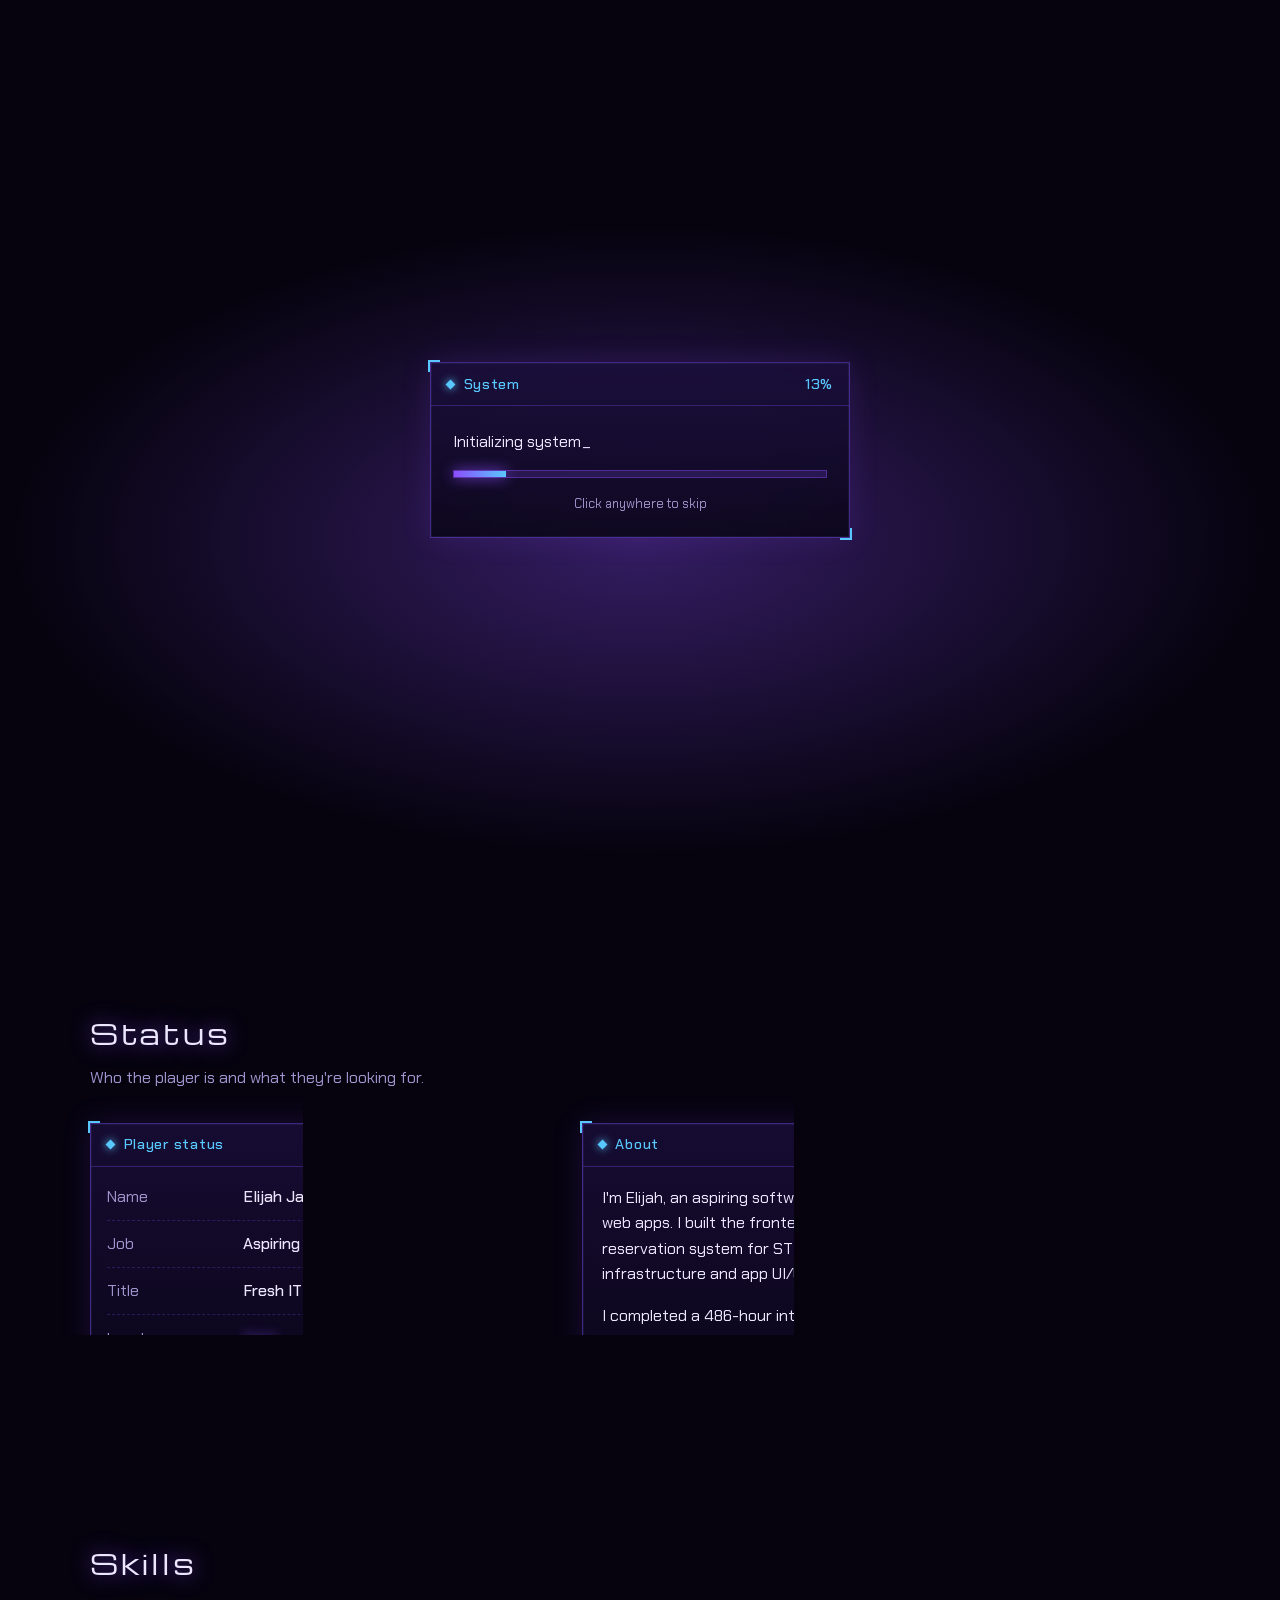
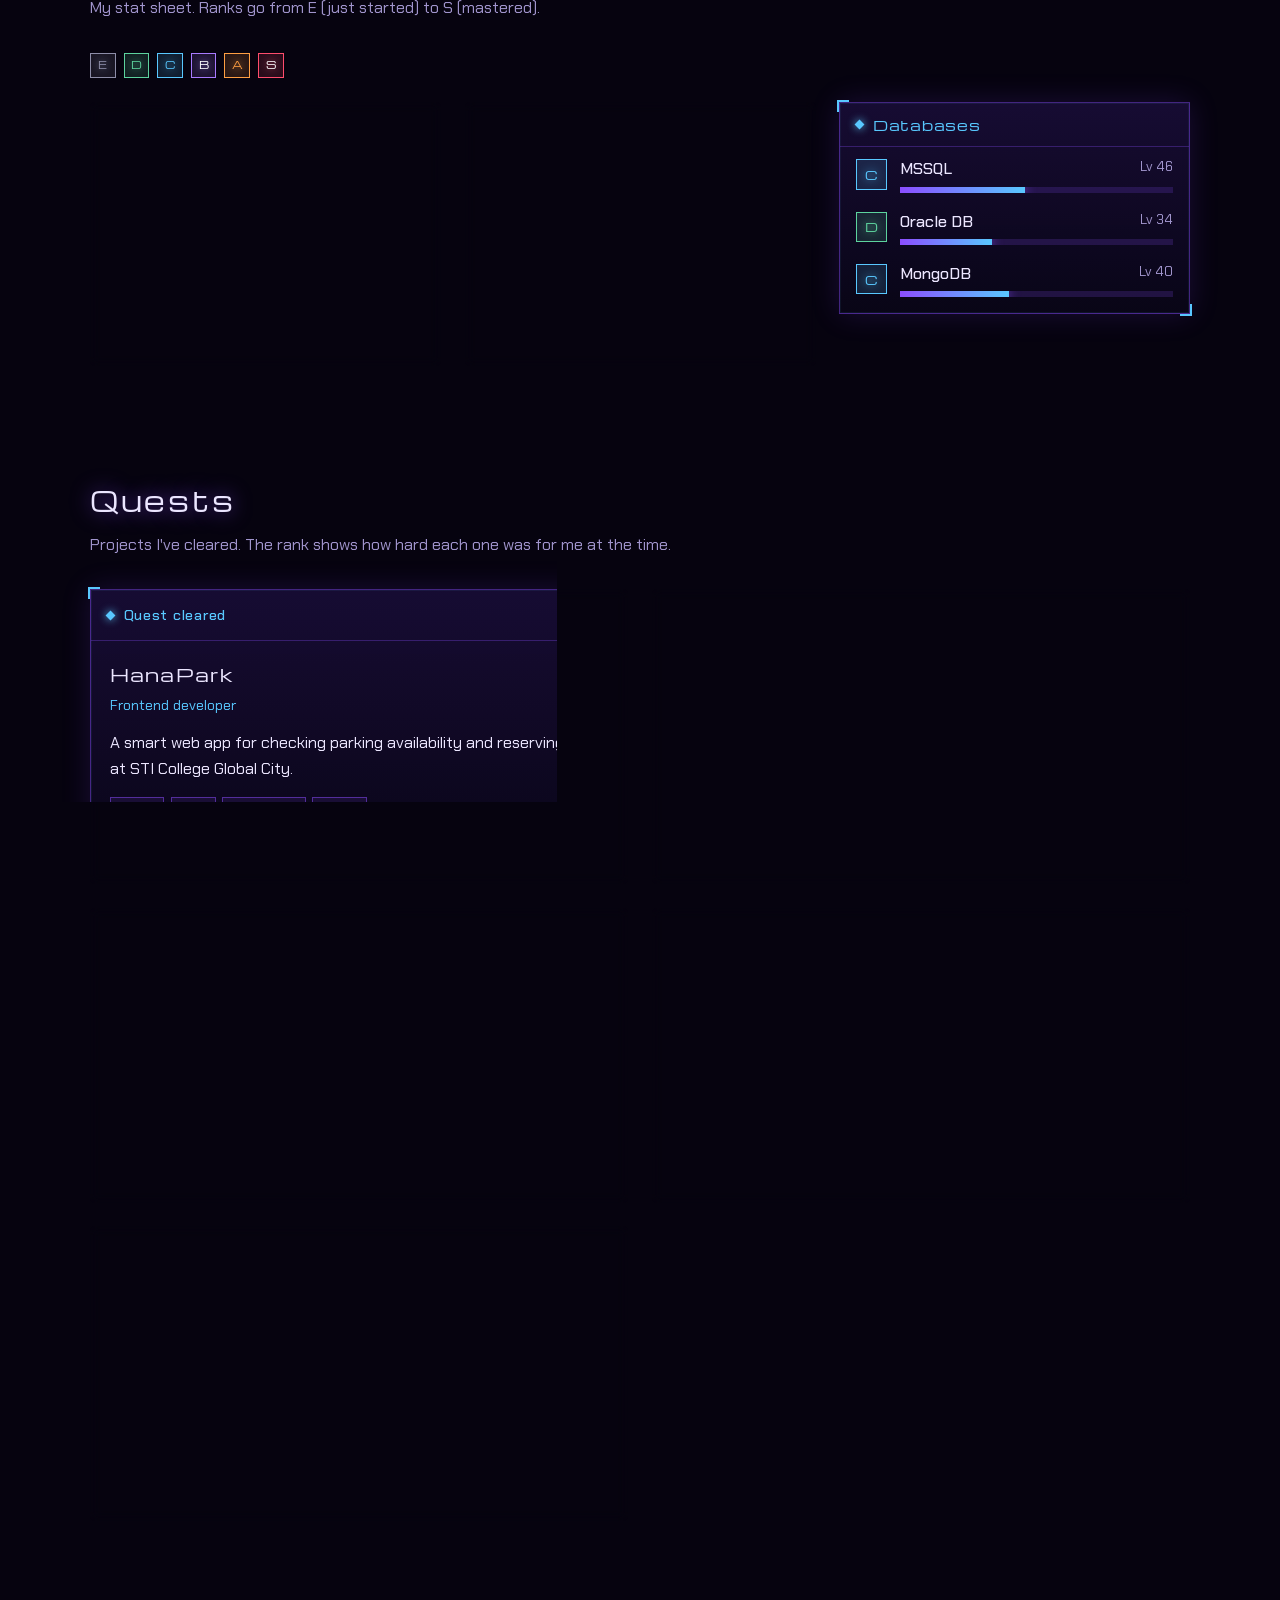
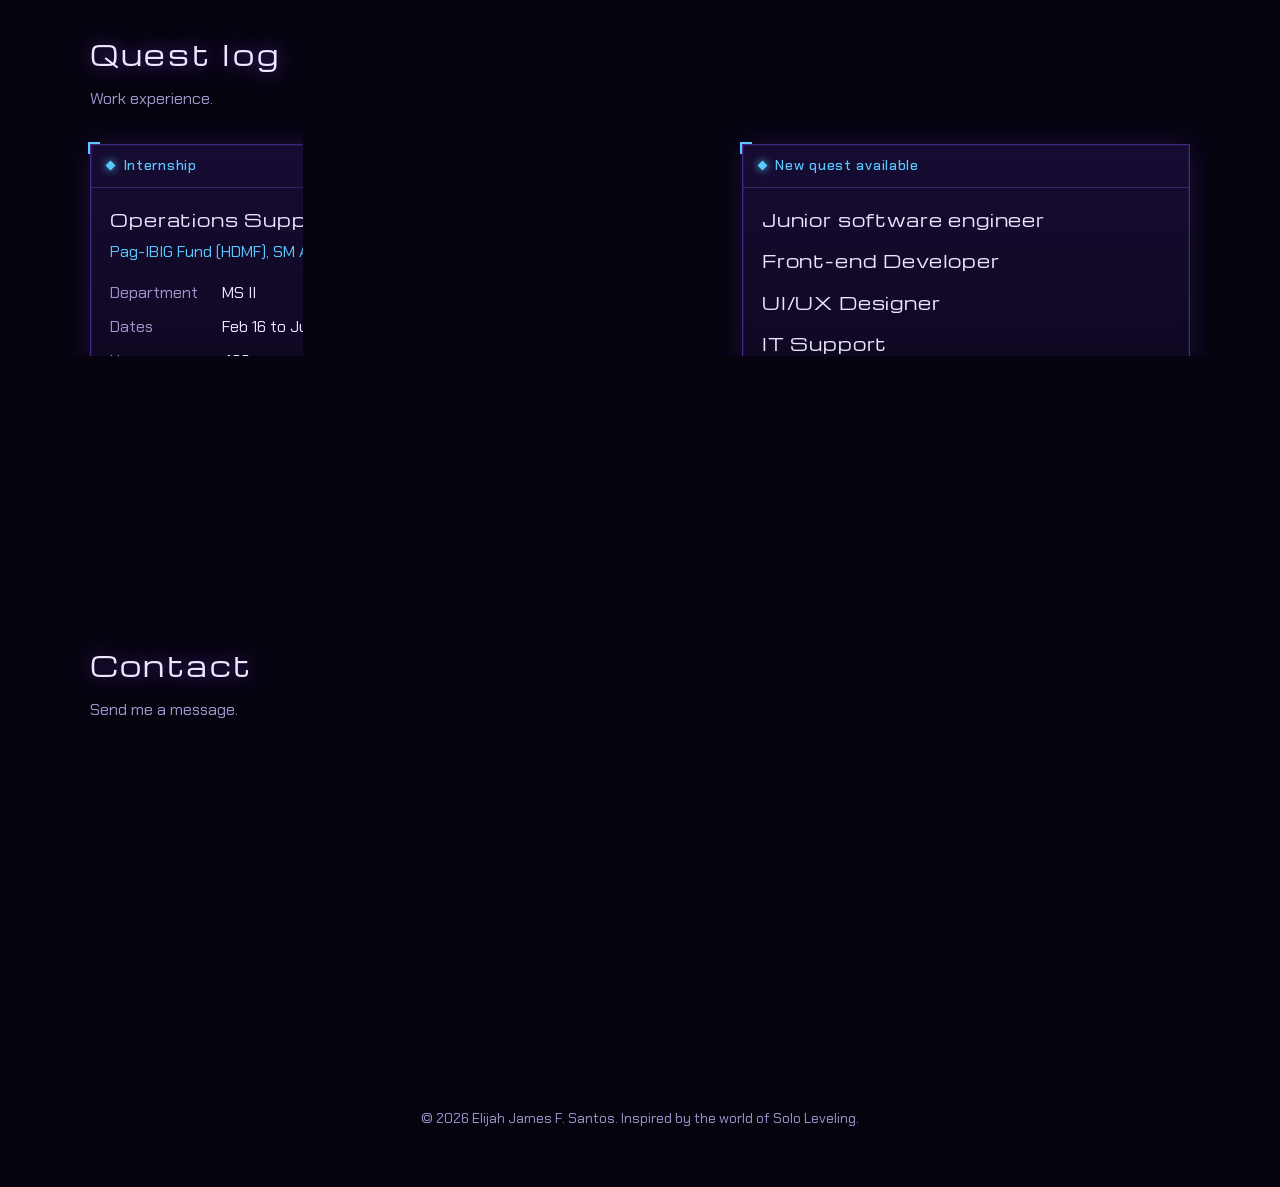
==== index.html @ 7527f716 "solo leveling portfolio" ====
<!doctype html>
<html lang="en">
  <head>
    <meta charset="utf-8" />
    <meta name="viewport" content="width=device-width, initial-scale=1" />
    <title>Elijah James F. Santos | Portfolio</title>
    <meta
      name="description"
      content="Portfolio of Elijah James F. Santos, an aspiring software engineer. Projects, skills and contact details."
    />
    <link rel="preconnect" href="https://fonts.googleapis.com" />
    <link rel="preconnect" href="https://fonts.gstatic.com" crossorigin />
    <link
      href="https://fonts.googleapis.com/css2?family=Chakra+Petch:wght@400;500;600&family=Michroma&display=swap"
      rel="stylesheet"
    />

    <link rel="stylesheet" href="style.css" />
  </head>

  <body>
    <div class="boot" id="boot" role="status" hidden>
  <div class="win boot-win">
    <div class="win-title"><span>System</span><span id="boot-pct">0%</span></div>
    <div class="boot-body">
      <p class="boot-line" id="boot-line">Initializing system</p>
      <div class="boot-bar"><i id="boot-fill"></i></div>
      <p class="boot-skip dim">Click anywhere to skip</p>
    </div>
  </div>
</div>
    <canvas id="motes" aria-hidden="true"></canvas>

    <!-- System notification shown on first visit -->
    <div
      class="gate"
      id="gate"
      role="dialog"
      aria-modal="true"
      aria-labelledby="gate-title"
      aria-describedby="gate-msg"
      hidden
    >
      <div class="win gate-win" id="gate-win">
        <div class="win-title" id="gate-title"><span>Notification</span></div>
        <div class="gate-body">
          <p class="big" id="gate-msg" aria-live="polite">
            You have been chosen to view this portfolio.
          </p>
          <p class="dim">Do you accept?</p>
          <div class="gate-actions">
            <button class="btn primary" id="gate-accept" type="button">
              Accept
            </button>
            <button class="btn" id="gate-decline" type="button">Decline</button>
          </div>
        </div>
      </div>
    </div>

    <header class="topbar">
      <a class="brand" href="#top">ELI</a>
      <nav aria-label="Main">
        <a href="#status">Status</a>
        <a href="#skills">Skills</a>
        <a href="#quests">Quests</a>
        <a href="#log">Log</a>
        <a href="#contact">Contact</a>
      </nav>
    </header>

    <main>
      <!-- ===================== HERO ===================== -->
      <section class="hero" id="top" aria-label="Introduction">
        <div class="hero-head">
          <h1 class="hero-title"><span>Elijah</span> <span>Santos</span></h1>
          <p class="hero-sub">
            <span lang="ja">エライジャ・サントス</span>
            <span>Aspiring software engineer</span>
          </p>
          <p class="hint">
            Hover or tap to reveal the player behind the shadow.
          </p>
        </div>

        <div class="aura"></div>

        <div
          class="jinwoo"
          id="jinwoo"
          tabindex="0"
          role="img"
          aria-label="Portrait of Sung Jinwoo. Hover, tap or focus to reveal a photo of Elijah."
        >
          <div class="layer base">
            <img src="images/jinwoo.jpg" alt="" />
            <div class="ph">
              <span>Jinwoo image here</span><small>images/jinwoo.jpg</small>
            </div>
          </div>
          <div class="layer alt">
            <img src="images/me.jpg" alt="" />
            <div class="ph">
              <span>Your photo here</span><small>images/me.jpg</small>
            </div>
          </div>
        </div>

        <aside class="win hud hud-left" aria-label="Current quest">
          <div class="win-title"><span>Current quest</span></div>
          <div class="body">
            <p>Land a software engineer role</p>
            <p class="dim"><span class="live"></span>Open to work</p>
          </div>
        </aside>

        <aside class="win hud hud-right" aria-label="Quick links">
          <div class="win-title"><span>Menu</span></div>
          <div class="body">
            <a class="btn primary" href="#quests">View quests</a>
            <a class="btn" href="#contact">Send message</a>
          </div>
        </aside>
      </section>

      <!-- ===================== STATUS ===================== -->
      <section class="section" id="status">
        <h2>Status</h2>
        <p class="lead">Who the player is and what they're looking for.</p>
        <div class="two-col">
          <div class="win">
            <div class="win-title"><span>Player status</span></div>
            <dl class="rows">
              <div>
                <dt>Name</dt>
                <dd>Elijah James F. Santos</dd>
              </div>
              <div>
                <dt>Job</dt>
                <dd>Aspiring software engineer</dd>
              </div>
              <div>
                <dt>Title</dt>
                <dd>Fresh IT Graduate</dd>
              </div>
              <div>
                <dt>Level</dt>
                <dd class="level" id="player-level">1</dd>
              </div>
              <div>
                <dt>Availability</dt>
                <dd><span class="live"></span>Open to work</dd>
              </div>
            </dl>
          </div>
          <div class="win">
            <div class="win-title"><span>About</span></div>
            <div class="prose">
              <!-- TODO: replace this with your own words -->
              <p>
                I'm Elijah, an aspiring software engineer who likes turning
                ideas into working web apps. I built the frontend of HanaPark, a
                parking availability and reservation system for STI College
                Global City, and I've also designed network infrastructure and
                app UI/UX concepts along the way.
              </p>
              <p>
                I completed a 486-hour internship at Pag-IBIG Fund earlier this
                year and I'm now looking for my first full-time role in
                software.
              </p>
            </div>
          </div>
        </div>
      </section>

      <!-- ===================== SKILLS ===================== -->
      <section class="section" id="skills">
        <h2>Skills</h2>
        <p class="lead">
          My stat sheet. Ranks go from E (just started) to S (mastered).
        </p>
        <div
          class="legend"
          aria-label="Ranks from E, the lowest, to S, the highest"
        >
          <span class="rank r-E">E</span><span class="rank r-D">D</span
          ><span class="rank r-C">C</span> <span class="rank r-B">B</span
          ><span class="rank r-A">A</span><span class="rank r-S">S</span>
        </div>
        <div class="skill-grid" id="skill-grid">
          <!-- filled by script.js -->
        </div>
      </section>

      <!-- ===================== QUESTS ===================== -->
      <section class="section" id="quests">
        <h2>Quests</h2>
        <p class="lead">
          Projects I've cleared. The rank shows how hard each one was for me at
          the time.
        </p>
        <div class="quest-grid" id="quest-grid">
          <!-- filled by script.js -->
        </div>
      </section>

      <!-- ===================== LOG ===================== -->
      <section class="section" id="log">
        <h2>Quest log</h2>
        <p class="lead">Work experience.</p>
        <div class="log-grid">
          <article class="win">
            <div class="win-title">
              <span>Internship</span><span class="dim">Completed</span>
            </div>
            <div class="log-entry">
              <h3>Operations Support / Office Trainee</h3>
              <p class="where">Pag-IBIG Fund (HDMF), SM Aura Branch</p>
              <dl class="facts">
                <div>
                  <dt>Department</dt>
                  <dd>MS II</dd>
                </div>
                <div>
                  <dt>Dates</dt>
                  <dd>Feb 16 to Jun 4, 2026</dd>
                </div>
                <div>
                  <dt>Hours</dt>
                  <dd>486</dd>
                </div>
                <div>
                  <dt>School</dt>
                  <dd>STI College Global City</dd>
                </div>
              </dl>
            </div>
          </article>
          <aside class="win">
            <div class="win-title"><span>New quest available</span></div>
            <div class="open-slot">
              <h3>Junior software engineer</h3>
              <h4>Front-end Developer</h4>
              <h5>UI/UX Designer</h5>
              <h6>IT Support</h6>
              <h7>AI Engineer</h7>
              <p class="dim">
                Your team could be the next entry in this log. I'm ready to
                start.
              </p>
              <a class="btn primary" href="#contact">Recruit me</a>
            </div>
          </aside>
        </div>
      </section>

      <!-- ===================== CONTACT ===================== -->
      <section class="section" id="contact">
        <h2>Contact</h2>
        <p class="lead">Send me a message.</p>
        <div class="win">
          <div class="win-title"><span>New message</span></div>
          <!-- TODO: replace every placeholder link below with your real ones -->
          <ul class="links">
            <li class="has-copy">
              <a href="mailto:elijahjames_santos@yahoo.com"
                ><span>Email</span><span>elijahjames_santos@yahoo.com</span></a
              >
              <button
                class="btn copy-btn"
                type="button"
                data-copy="elijahjames_santos@yahoo.com"
                aria-label="Copy email address"
              >
                Copy
              </button>
            </li>
            <li>
              <a
                href="https://github.com/eliiisantos"
                target="_blank"
                rel="noopener"
                ><span>GitHub</span><span>github.com/eliiisantos</span></a
              >
            </li>
            <li>
              <a
                href="https://www.linkedin.com/in/elijah-james-santos-1762a33b9?"
                target="_blank"
                rel="noopener"
                ><span>LinkedIn</span
                ><span>linkedin.com/in/elijah-james-santos</span></a
              >
            </li>
            <li>
              <a
                href="https://www.facebook.com/eljhsnts"
                target="_blank"
                rel="noopener"
                ><span>Facebook</span><span>facebook.com/eljhsnts</span></a
              >
            </li>
          </ul>
        </div>
      </section>
    </main>

    <footer>
      <p>
        &copy; 2026 Elijah James F. Santos. Inspired by the world of Solo
        Leveling.
      </p>
    </footer>

    <script src="script.js"></script>
  </body>
</html>
---- style.css ----
:root {
  --void: #06030f;
  --abyss: #0f0824;
  --shade: #1b0f3d;
  --violet: #8b4dff;
  --glow: #c9a6ff;
  --system: #59c8ff;
  --text: #ece6ff;
  --dim: #a094cc;
  --ok: #5dd39e;

  --rank-e: #8d8da8;
  --rank-d: #5dd39e;
  --rank-c: #59c8ff;
  --rank-b: #8b4dff;
  --rank-a: #ff9f43;
  --rank-s: #ff4d6d;

  --display: "Michroma", "Eurostile", "Segoe UI", sans-serif;
  --body: "Chakra Petch", "Segoe UI", system-ui, sans-serif;
}

*,
*::before,
*::after {
  box-sizing: border-box;
}
html {
  scroll-behavior: smooth;
}
body {
  margin: 0;
  background: var(--void);
  color: var(--text);
  font-family: var(--body);
  font-size: 1rem;
  line-height: 1.6;
  overflow-x: hidden;
}
body::before {
  content: "";
  position: fixed;
  inset: 0;
  z-index: 0;
  pointer-events: none;
  background:
    radial-gradient(
      ellipse 80% 50% at 50% 105%,
      rgba(139, 77, 255, 0.35),
      transparent 70%
    ),
    radial-gradient(
      ellipse 60% 40% at 85% -5%,
      rgba(89, 200, 255, 0.1),
      transparent 70%
    ),
    linear-gradient(180deg, var(--void), var(--abyss));
}
#motes {
  position: fixed;
  inset: 0;
  z-index: 0;
  pointer-events: none;
}
main,
footer,
.topbar {
  position: relative;
  z-index: 1;
}

a {
  color: inherit;
}
:focus-visible {
  outline: 2px solid var(--system);
  outline-offset: 3px;
}

h1,
h2,
h3 {
  font-family: var(--display);
  font-weight: 400;
  margin: 0;
}
p {
  margin: 0 0 1rem;
}
.dim {
  color: var(--dim);
}

/* ---------- The System window: the building block of the whole page ---------- */
.win {
  position: relative;
  background: linear-gradient(
    180deg,
    rgba(27, 15, 61, 0.78),
    rgba(10, 6, 24, 0.88)
  );
  border: 1px solid rgba(139, 77, 255, 0.45);
  box-shadow:
    inset 0 0 0 1px rgba(89, 200, 255, 0.07),
    0 0 28px rgba(139, 77, 255, 0.16);
  backdrop-filter: blur(6px);
  -webkit-backdrop-filter: blur(6px);
}
.win::before,
.win::after {
  content: "";
  position: absolute;
  width: 12px;
  height: 12px;
  pointer-events: none;
  border: 2px solid var(--system);
}
.win::before {
  top: -3px;
  left: -3px;
  border-right: 0;
  border-bottom: 0;
}
.win::after {
  bottom: -3px;
  right: -3px;
  border-left: 0;
  border-top: 0;
}

.win-title {
  display: flex;
  align-items: center;
  justify-content: space-between;
  gap: 0.75rem;
  padding: 0.6rem 1rem;
  border-bottom: 1px solid rgba(139, 77, 255, 0.3);
  color: var(--system);
  font-size: 0.9rem;
  font-weight: 500;
  letter-spacing: 0.05em;
}
.win-title > span:first-child {
  display: inline-flex;
  align-items: center;
  gap: 0.6rem;
}
.win-title > span:first-child::before {
  content: "";
  width: 7px;
  height: 7px;
  background: var(--system);
  transform: rotate(45deg);
  box-shadow: 0 0 8px var(--system);
}

/* ---------- Rank badges (E to S) ---------- */
.rank {
  --rc: var(--rank-e);
  display: inline-grid;
  place-items: center;
  width: 1.9rem;
  height: 1.9rem;
  flex: none;
  font-family: var(--display);
  font-size: 0.75rem;
  color: var(--rc);
  border: 1px solid var(--rc);
  background: color-mix(in srgb, var(--rc) 14%, transparent);
  text-shadow: 0 0 8px var(--rc);
}
.r-E {
  --rc: var(--rank-e);
}
.r-D {
  --rc: var(--rank-d);
}
.r-C {
  --rc: var(--rank-c);
}
.r-B {
  --rc: var(--rank-b);
}
.r-A {
  --rc: var(--rank-a);
}
.r-S {
  --rc: var(--rank-s);
}
.r-B,
.r-S {
  color: #fff;
}
.r-B {
  --rc: #a87bff;
}

/* ---------- Buttons ---------- */
.btn {
  font: inherit;
  font-weight: 500;
  letter-spacing: 0.04em;
  display: inline-block;
  cursor: pointer;
  text-decoration: none;
  text-align: center;
  padding: 0.55rem 1.2rem;
  color: var(--text);
  background: rgba(139, 77, 255, 0.12);
  border: 1px solid rgba(139, 77, 255, 0.6);
  transition:
    background 0.2s,
    box-shadow 0.2s,
    border-color 0.2s;
}
.btn:hover:not(:disabled) {
  background: rgba(139, 77, 255, 0.3);
  box-shadow: 0 0 18px rgba(139, 77, 255, 0.5);
  border-color: var(--glow);
}
.btn.primary {
  background: var(--violet);
  border-color: var(--glow);
  color: #fff;
}
.btn.primary:hover:not(:disabled) {
  background: #9f68ff;
}
.btn:disabled {
  opacity: 0.5;
  cursor: not-allowed;
}

.live {
  display: inline-block;
  width: 9px;
  height: 9px;
  border-radius: 50%;
  background: var(--ok);
  box-shadow: 0 0 10px var(--ok);
  margin-right: 0.5rem;
  animation: pulse 2s ease-in-out infinite;
}
@keyframes pulse {
  50% {
    opacity: 0.35;
  }
}

/* ---------- Top bar ---------- */
.topbar {
  position: fixed;
  top: 0;
  left: 0;
  right: 0;
  z-index: 20;
  display: flex;
  align-items: center;
  justify-content: space-between;
  gap: 1rem;
  height: 56px;
  padding: 0 clamp(1rem, 4vw, 2.5rem);
  background: rgba(6, 3, 15, 0.72);
  border-bottom: 1px solid rgba(139, 77, 255, 0.3);
  backdrop-filter: blur(8px);
  -webkit-backdrop-filter: blur(8px);
}
.brand {
  font-family: var(--display);
  font-size: 0.8rem;
  text-decoration: none;
  letter-spacing: 0.08em;
  text-shadow: 0 0 12px var(--violet);
  white-space: nowrap;
}
.topbar nav {
  display: flex;
  gap: clamp(0.6rem, 2vw, 1.6rem);
}
.topbar nav a {
  text-decoration: none;
  color: var(--dim);
  font-size: 0.92rem;
  font-weight: 500;
  padding: 0.25rem 0;
  border-bottom: 2px solid transparent;
  transition:
    color 0.2s,
    border-color 0.2s;
}
.topbar nav a:hover {
  color: var(--text);
}
.topbar nav a[aria-current="true"] {
  color: var(--text);
  border-color: var(--violet);
}

/* ---------- Hero ---------- */
.hero {
  position: relative;
  min-height: 100vh;
  min-height: 100svh;
  overflow: hidden;
}
.hero-head {
  position: absolute;
  left: 0;
  right: 0;
  z-index: 1;
  text-align: center;
  top: clamp(84px, 15vh, 150px);
  padding: 0 1rem;
}
.hero-title {
  font-size: clamp(1.5rem, 5.6vw, 5rem);
  letter-spacing: 0.1em;
  line-height: 1.15;
  text-transform: uppercase;
  color: #fff;
  text-shadow:
    0 0 18px rgba(201, 166, 255, 0.85),
    0 0 60px rgba(139, 77, 255, 0.75);
  transition:
    opacity 1.6s ease,
    letter-spacing 1.8s cubic-bezier(0.2, 0.7, 0.2, 1);
}
.hero-sub {
  margin: 0.9rem 0 0;
  display: flex;
  justify-content: center;
  flex-wrap: wrap;
  gap: 0.3rem 1.4rem;
  font-size: 1rem;
  color: var(--glow);
  transition: opacity 1.2s ease 0.8s;
}
.hero-sub span[lang="ja"] {
  font-family: "Michroma", "Noto Sans JP", "Yu Gothic", sans-serif;
  font-size: 0.85rem;
  color: var(--dim);
}

.aura {
  position: absolute;
  left: 50%;
  bottom: -10%;
  z-index: 0;
  transform: translateX(-50%);
  width: min(900px, 130vw);
  aspect-ratio: 1;
  border-radius: 50%;
  pointer-events: none;
  background: radial-gradient(
    circle,
    rgba(139, 77, 255, 0.55) 0%,
    rgba(139, 77, 255, 0.18) 38%,
    transparent 68%
  );
}

/* Before the person accepts the System notification, the hero waits in the dark */
.hero.pre .hero-title {
  opacity: 0;
  letter-spacing: 0.38em;
}
.hero.pre .hero-sub,
.hero.pre .hint,
.hero.pre .hud {
  opacity: 0;
}
.hero.pre .jinwoo {
  opacity: 0.25;
}

.hud {
  position: absolute;
  bottom: clamp(1rem, 4vh, 2.5rem);
  z-index: 3;
  transition: opacity 1s ease 1.4s;
}
.hud-left {
  left: clamp(1rem, 4vw, 2.5rem);
  width: min(280px, 44vw);
}
.hud-right {
  right: clamp(1rem, 4vw, 2.5rem);
  width: min(240px, 44vw);
}
.hud .body {
  padding: 0.8rem 1rem;
  font-size: 0.92rem;
}
.hud .body p {
  margin: 0 0 0.4rem;
}
.hud-right .body {
  display: grid;
  gap: 0.6rem;
}

.hint {
  margin: 0.7rem 0 0;
  font-size: 0.85rem;
  color: var(--dim);
  transition: opacity 0.6s;
}
.hint.used {
  opacity: 0;
}

/* ---------- Portrait with hover reveal ---------- */
@property --rr {
  syntax: "<length>";
  inherits: true;
  initial-value: 0px;
}

.jinwoo {
  --rx: 50%;
  --ry: 35%;
  --rr: 0px; /* lens position and radius */
  position: absolute;
  left: 50%;
  bottom: 0;
  z-index: 2;
  transform: translateX(-50%);
  width: min(500px, 80vw);
  aspect-ratio: 728 / 700;
  cursor: crosshair;
  /* soft oval fade so the image edges melt into the dark page */
  -webkit-mask-image: radial-gradient(
    ellipse 58% 64% at 50% 42%,
    #000 50%,
    transparent 100%
  );
  mask-image: radial-gradient(
    ellipse 58% 64% at 50% 42%,
    #000 50%,
    transparent 100%
  );
  transition:
    --rr 0.45s cubic-bezier(0.2, 0.8, 0.2, 1),
    opacity 1.4s ease 0.3s;
  outline: none;
}
.jinwoo:hover {
  --rr: 80px;
}
.jinwoo:focus-visible,
.jinwoo.full {
  --rr: 900px;
}

.layer {
  position: absolute;
  inset: 0;
}
.layer img {
  display: block;
  width: 100%;
  height: 100%;
  object-fit: contain;
  object-position: bottom;
}

/* The reveal layer (your photo) only shows inside the lens */
.layer.alt {
  -webkit-mask-image: radial-gradient(
    circle var(--rr) at var(--rx) var(--ry),
    #000 0,
    #000 72%,
    transparent 100%
  );
  mask-image: radial-gradient(
    circle var(--rr) at var(--rx) var(--ry),
    #000 0,
    #000 72%,
    transparent 100%
  );
}
/* Thin ring that marks the lens edge */
.jinwoo::after {
  content: "";
  position: absolute;
  pointer-events: none;
  opacity: 0;
  left: var(--rx);
  top: var(--ry);
  width: calc(var(--rr) * 2);
  height: calc(var(--rr) * 2);
  transform: translate(-50%, -50%);
  border-radius: 50%;
  border: 1px solid rgba(89, 200, 255, 0.55);
  box-shadow:
    0 0 18px rgba(89, 200, 255, 0.25),
    inset 0 0 18px rgba(89, 200, 255, 0.15);
  transition: opacity 0.3s;
}
.jinwoo:hover::after {
  opacity: 1;
}
.jinwoo.full::after,
.jinwoo:focus-visible::after {
  opacity: 0;
}

/* Placeholder boxes, shown only while an image file is missing */
.ph {
  display: none;
}
.layer.missing img {
  display: none;
}
.layer.missing .ph {
  position: absolute;
  inset: 6% 8% 0;
  display: grid;
  place-content: center;
  gap: 0.3rem;
  text-align: center;
  border: 2px dashed rgba(201, 166, 255, 0.55);
  border-bottom: 0;
  border-radius: 999px 999px 0 0;
  font-size: 0.95rem;
  color: var(--text);
  background: linear-gradient(180deg, #24143f, #0c0719);
}
.layer.alt.missing .ph {
  border-color: rgba(89, 200, 255, 0.8);
  color: #fff;
  background: radial-gradient(circle at 50% 30%, #6c3bff, #1b6fd1 55%, #0a2a66);
}
.ph small {
  color: var(--dim);
}
.layer.alt .ph small {
  color: #d7ecff;
}

/* ---------- Sections ---------- */
.section {
  padding: clamp(4rem, 9vw, 7rem) clamp(1rem, 4vw, 2.5rem) 0;
  max-width: 1180px;
  margin: 0 auto;
  scroll-margin-top: 56px;
}
.section > h2 {
  font-size: clamp(1.2rem, 2.6vw, 1.7rem);
  letter-spacing: 0.1em;
  margin-bottom: 0.6rem;
  text-shadow: 0 0 20px rgba(139, 77, 255, 0.7);
}
.section > .lead {
  color: var(--dim);
  max-width: 60ch;
  margin-bottom: 2rem;
}

/* Status */
.two-col {
  display: grid;
  grid-template-columns: 1fr 1.3fr;
  gap: 1.5rem;
}
.rows {
  margin: 0;
  padding: 0.4rem 1rem 1rem;
}
.rows > div {
  display: grid;
  grid-template-columns: 7.5rem 1fr;
  gap: 1rem;
  padding: 0.65rem 0;
  border-bottom: 1px dashed rgba(139, 77, 255, 0.25);
}
.rows > div:last-child {
  border-bottom: 0;
}
.rows dt {
  color: var(--dim);
}
.rows dd {
  margin: 0;
  font-weight: 500;
}
.rows .level {
  font-family: var(--display);
  font-size: 1.15rem;
  color: var(--glow);
  text-shadow: 0 0 12px var(--violet);
}
.prose {
  padding: 1.1rem 1.2rem 0.2rem;
  max-width: 62ch;
}

/* Skills */
.legend {
  display: flex;
  align-items: center;
  flex-wrap: wrap;
  gap: 0.5rem;
  margin: 0 0 1.5rem;
  color: var(--dim);
  font-size: 0.92rem;
}
.legend .rank {
  width: 1.6rem;
  height: 1.6rem;
  font-size: 0.65rem;
}
.skill-grid {
  display: grid;
  grid-template-columns: repeat(3, 1fr);
  gap: 1.5rem;
  align-items: start;
}
.skill-list {
  list-style: none;
  margin: 0;
  padding: 0.6rem 1rem 1rem;
  display: grid;
  gap: 1rem;
}
.skill {
  display: grid;
  grid-template-columns: auto 1fr;
  gap: 0.8rem;
  align-items: center;
}
.skill-head {
  display: flex;
  justify-content: space-between;
  margin-bottom: 0.3rem;
  font-weight: 500;
}
.skill-head .lv {
  color: var(--dim);
  font-size: 0.85rem;
  font-weight: 400;
}
.bar {
  height: 6px;
  background: rgba(139, 77, 255, 0.18);
  overflow: hidden;
}
.bar i {
  display: block;
  height: 100%;
  width: 0;
  background: linear-gradient(90deg, var(--violet), var(--system));
  box-shadow: 0 0 12px var(--violet);
  transition: width 1.1s cubic-bezier(0.2, 0.7, 0.2, 1);
}
.skill-win.in .bar i {
  width: calc(var(--lv) * 1%);
}

/* Quests (project cards) */
.quest-grid {
  display: grid;
  grid-template-columns: repeat(2, 1fr);
  gap: 1.5rem;
}
.quest {
  --mx: 50%;
  --my: 50%;
  display: flex;
  flex-direction: column;
  transition:
    transform 0.25s ease,
    border-color 0.25s ease,
    box-shadow 0.25s ease;
}
.quest::selection {
  background: var(--violet);
}
.quest .glare {
  position: absolute;
  inset: 0;
  pointer-events: none;
  opacity: 0;
  transition: opacity 0.25s;
  background: radial-gradient(
    360px circle at var(--mx) var(--my),
    rgba(139, 77, 255, 0.32),
    transparent 70%
  );
}
.quest:hover,
.quest:focus-within {
  transform: translateY(-6px);
  border-color: var(--glow);
  box-shadow:
    inset 0 0 0 1px rgba(89, 200, 255, 0.2),
    0 12px 40px rgba(139, 77, 255, 0.4);
}
.quest:hover .glare,
.quest:focus-within .glare {
  opacity: 1;
}
.quest-body {
  padding: 1.2rem 1.2rem 0.4rem;
  flex: 1;
  position: relative;
}
.quest h3 {
  font-size: 1.15rem;
  letter-spacing: 0.06em;
  margin-bottom: 0.3rem;
}
.quest .role {
  color: var(--system);
  font-size: 0.9rem;
  margin-bottom: 0.8rem;
}
.tags {
  list-style: none;
  margin: 0;
  padding: 0;
  display: flex;
  flex-wrap: wrap;
  gap: 0.4rem;
}
.tags li {
  font-size: 0.8rem;
  padding: 0.1rem 0.6rem;
  border: 1px solid rgba(139, 77, 255, 0.5);
  color: var(--glow);
  background: rgba(139, 77, 255, 0.1);
}
.quest-foot {
  padding: 0.8rem 1.2rem 1.1rem;
  font-size: 0.9rem;
  color: var(--dim);
}
.quest-foot a {
  color: var(--system);
  font-weight: 500;
  text-decoration: none;
}
.quest-foot a::after {
  content: "";
  position: absolute;
  inset: 0;
} /* the whole card becomes the link */
.quest:hover .quest-foot a,
.quest:focus-within .quest-foot a {
  text-decoration: underline;
}
.quest:has(.quest-foot a) {
  cursor: pointer;
}

/* Quest log */
.log-grid {
  display: grid;
  grid-template-columns: 1.4fr 1fr;
  gap: 1.5rem;
}
.log-entry {
  padding: 1.2rem;
}
.log-entry h3 {
  font-size: 1.05rem;
  letter-spacing: 0.05em;
  margin-bottom: 0.3rem;
}
.log-entry .where {
  color: var(--system);
  margin-bottom: 1rem;
}
.facts {
  margin: 0;
  display: grid;
  gap: 0.5rem;
}
.facts div {
  display: grid;
  grid-template-columns: 6rem 1fr;
  gap: 1rem;
}
.facts dt {
  color: var(--dim);
}
.facts dd {
  margin: 0;
}
.open-slot {
  padding: 1.2rem;
}
.open-slot h3,
.open-slot h4,
.open-slot h5,
.open-slot h6,
.open-slot h7 {
  font-family: var(--display);
  font-size: 1.05rem;
  font-weight: 400;
  letter-spacing: 0.05em;
  margin: 0 0 0.9rem;
}

/* Contact */
.links {
  list-style: none;
  margin: 0;
  padding: 0.4rem 0;
}
.links a {
  display: grid;
  grid-template-columns: 8rem 1fr;
  gap: 1rem;
  padding: 0.85rem 1.2rem;
  text-decoration: none;
  border-bottom: 1px dashed rgba(139, 77, 255, 0.25);
  transition:
    background 0.2s,
    padding-left 0.2s;
}
.links li:last-child a {
  border-bottom: 0;
}
.links a:hover {
  background: rgba(139, 77, 255, 0.16);
  padding-left: 1.6rem;
}
.links a span:first-child {
  color: var(--dim);
}
.links a span:last-child {
  color: var(--text);
  overflow-wrap: anywhere;
}

.contact-cta {
  padding: 1rem 1.2rem 1.3rem;
}

footer {
  padding: 5rem 1rem 2.5rem;
  text-align: center;
  color: var(--dim);
  font-size: 0.88rem;
}

/* ---------- System notification (opens once per visit) ---------- */
.gate {
  position: fixed;
  inset: 0;
  z-index: 100;
  display: grid;
  place-items: center;
  padding: 1rem;
  background: rgba(3, 1, 10, 0.82);
  backdrop-filter: blur(4px);
  -webkit-backdrop-filter: blur(4px);
}
.gate[hidden] {
  display: none;
}
.gate-win {
  width: min(440px, 100%);
  animation: gate-in 0.5s cubic-bezier(0.2, 0.8, 0.2, 1);
}
@keyframes gate-in {
  from {
    opacity: 0;
    transform: scale(0.94);
  }
}
.gate-body {
  padding: 1.4rem 1.4rem 1.5rem;
  text-align: center;
}
.gate-body .big {
  font-size: 1.15rem;
  font-weight: 500;
  margin-bottom: 0.4rem;
}
.gate-actions {
  display: flex;
  gap: 0.8rem;
  justify-content: center;
  margin-top: 1.4rem;
}
.gate-win.shake {
  animation: shake 0.35s;
}
@keyframes shake {
  25% {
    transform: translateX(-8px);
  }
  75% {
    transform: translateX(8px);
  }
}

/* ---------- Responsive ---------- */
@media (max-width: 900px) {
  .skill-grid {
    grid-template-columns: 1fr;
  }
  .two-col,
  .log-grid {
    grid-template-columns: 1fr;
  }
}
@media (max-width: 700px) {
  .quest-grid {
    grid-template-columns: 1fr;
  }
  .brand {
    display: none;
  }
  .topbar {
    justify-content: center;
  }
  .hero-title {
    font-size: 11.5vw;
  }
  .hero-title span {
    display: block;
  }
  .rows > div {
    grid-template-columns: 6rem 1fr;
  }
  .links a {
    grid-template-columns: 5.5rem 1fr;
  }
  .hud {
    display: none;
  } /* keep the portrait clear on phones; the top bar has the links */
}
@media (hover: none) {
  .quest .glare {
    opacity: 0.5;
  }
}
@media (prefers-reduced-motion: reduce) {
  *,
  *::before,
  *::after {
    animation: none !important;
    transition: none !important;
  }
  html {
    scroll-behavior: auto;
  }
  .skill-win .bar i {
    width: calc(var(--lv) * 1%);
  }
}
/* Copy button beside the email */
.links li.has-copy {
  display: flex;
  align-items: center;
  gap: 0.6rem;
  padding-right: 1.2rem;
  border-bottom: 1px dashed rgba(139, 77, 255, 0.25);
}
.links li.has-copy a {
  flex: 0 1 auto;
  min-width: 0;
  grid-template-columns: 8rem auto;
  border-bottom: 0;
}
.copy-btn {
  flex: none;
  min-width: 5.2rem;
  padding: 0.3rem 0.9rem;
  font-size: 0.85rem;
}
.copy-btn.done {
  border-color: var(--ok);
  color: var(--ok);
}
.copy-btn.fail {
  border-color: var(--rank-s);
  color: var(--rank-s);
}
.sr-only {
  position: absolute;
  width: 1px;
  height: 1px;
  overflow: hidden;
  clip: rect(0 0 0 0);
  white-space: nowrap;
}
@media (max-width: 700px) {
  .links li.has-copy a {
    grid-template-columns: 5.5rem auto;
  }
}
/* ---------- Loading screen ---------- */
.boot {
  position: fixed;
  inset: 0;
  z-index: 200;
  display: grid;
  place-items: center;
  padding: 1rem;
  background:
    radial-gradient(ellipse 70% 50% at 50% 60%, rgba(139, 77, 255, 0.35), transparent 70%),
    var(--void);
  transition: opacity 0.6s ease, visibility 0.6s;
}
.boot[hidden] {
  display: none;
}
.boot.out {
  opacity: 0;
  visibility: hidden;
}
.boot-win {
  width: min(420px, 100%);
}
.boot-body {
  padding: 1.4rem;
}
.boot-line {
  margin: 0 0 1rem;
  min-height: 1.6em;
}
.boot-line::after {
  content: "_";
  margin-left: 2px;
  animation: boot-blink 1s steps(2) infinite;
}
@keyframes boot-blink {
  50% {
    opacity: 0;
  }
}
.boot-bar {
  height: 8px;
  background: rgba(139, 77, 255, 0.18);
  border: 1px solid rgba(139, 77, 255, 0.4);
}
.boot-bar i {
  display: block;
  height: 100%;
  width: 0;
  background: linear-gradient(90deg, var(--violet), var(--system));
  box-shadow: 0 0 14px var(--violet);
}
.boot-skip {
  margin: 1rem 0 0;
  font-size: 0.8rem;
  text-align: center;
}
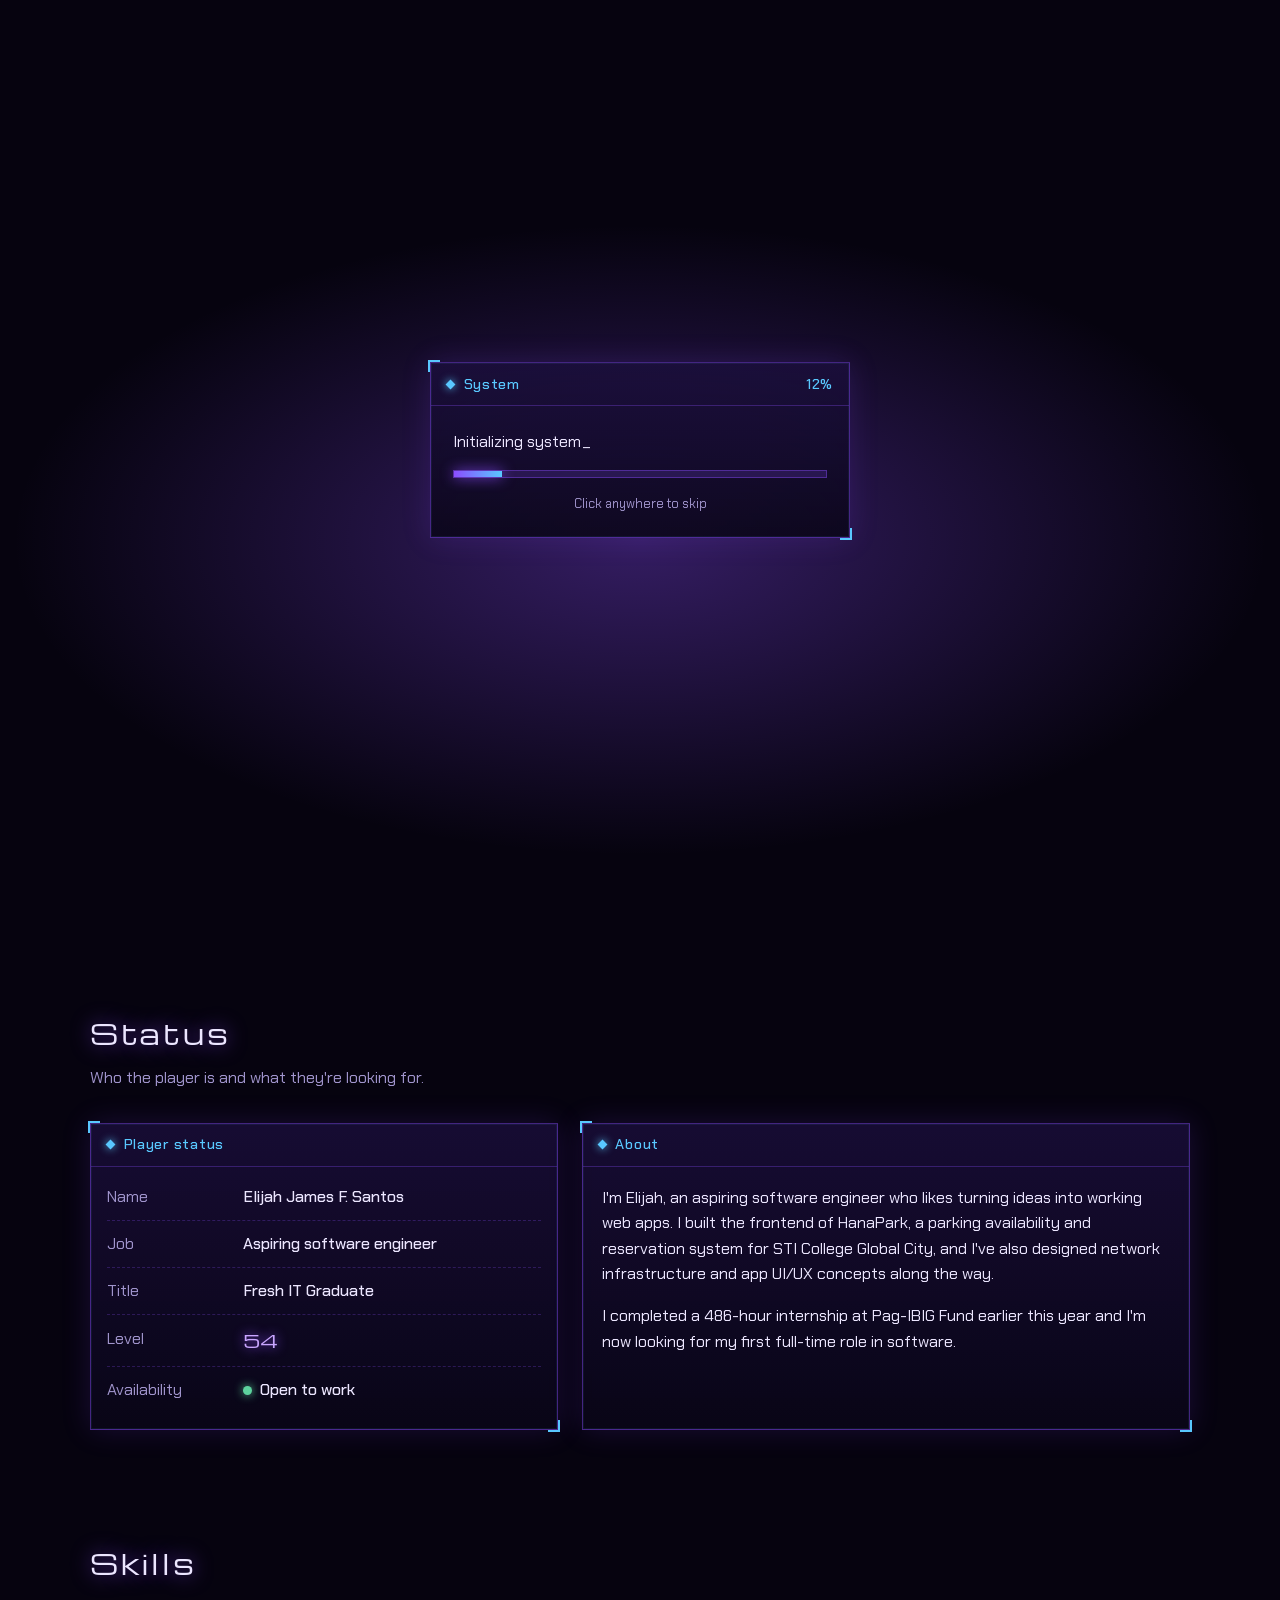
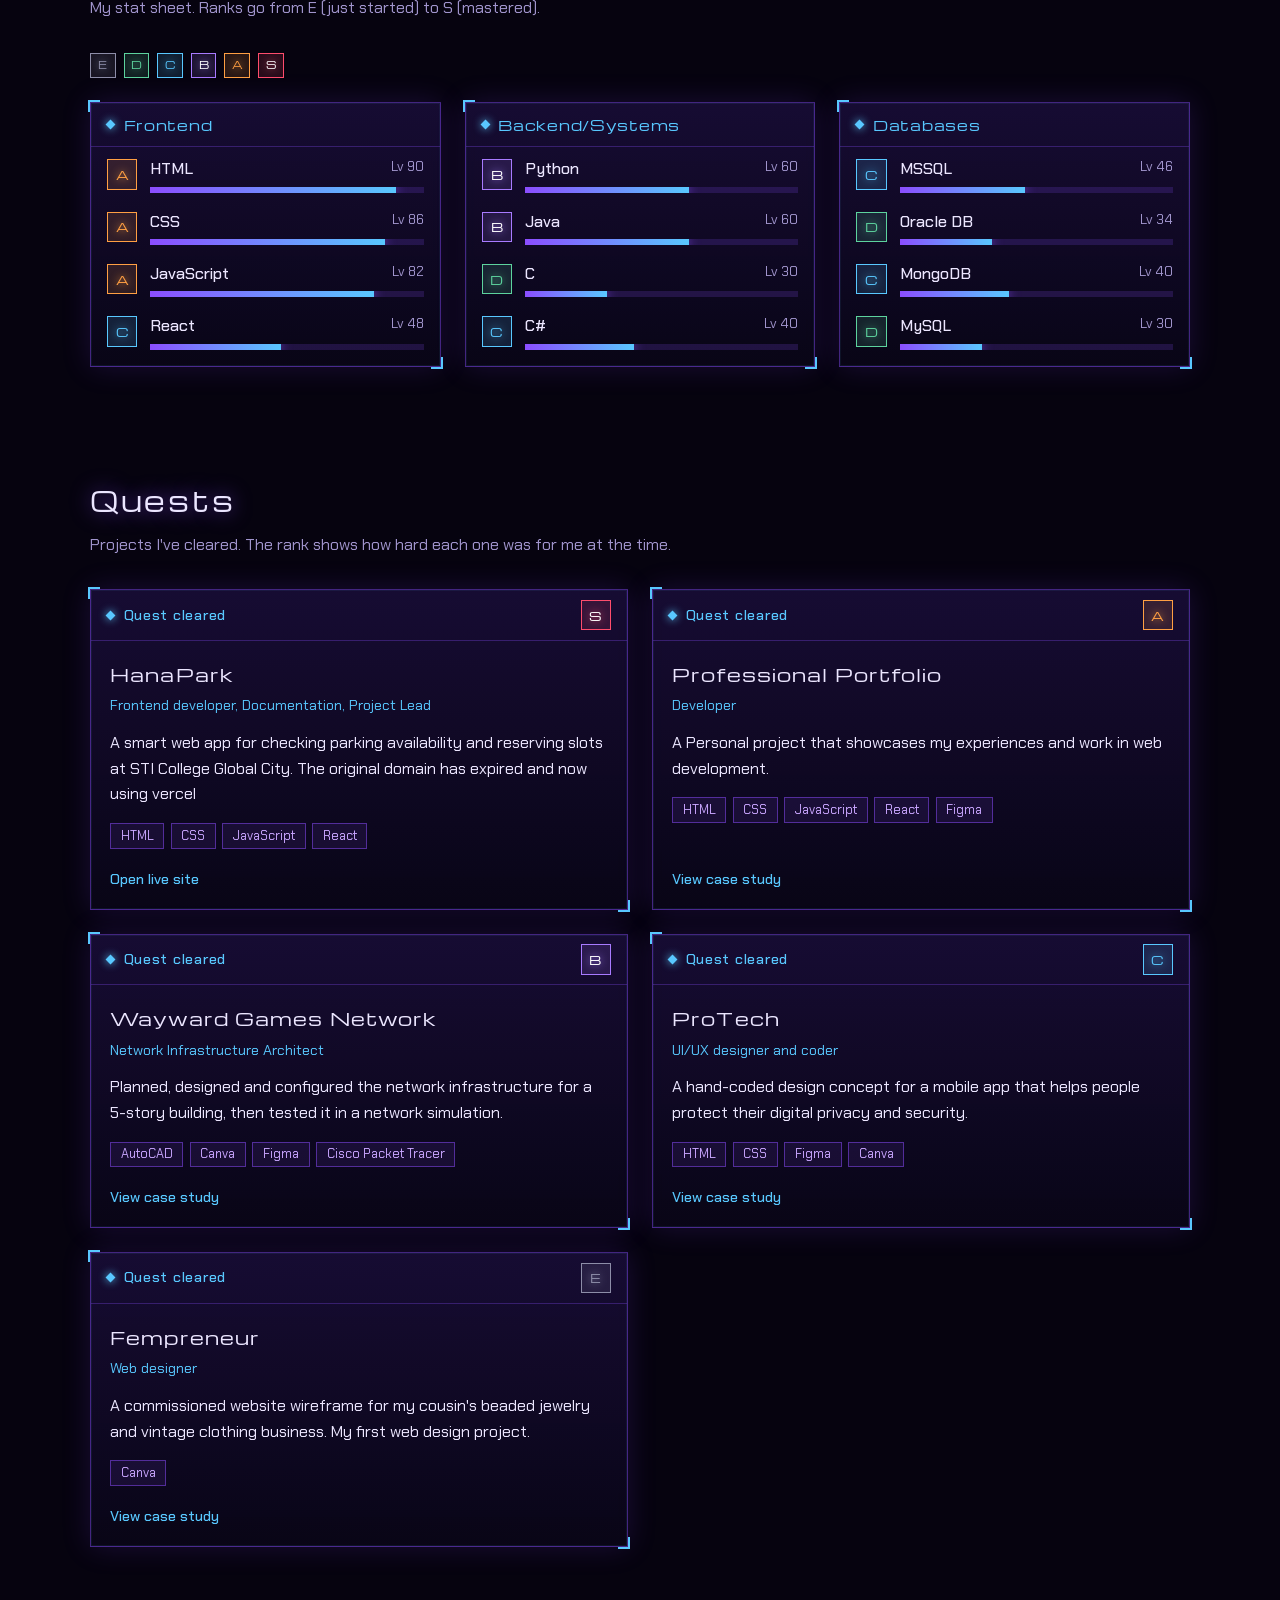
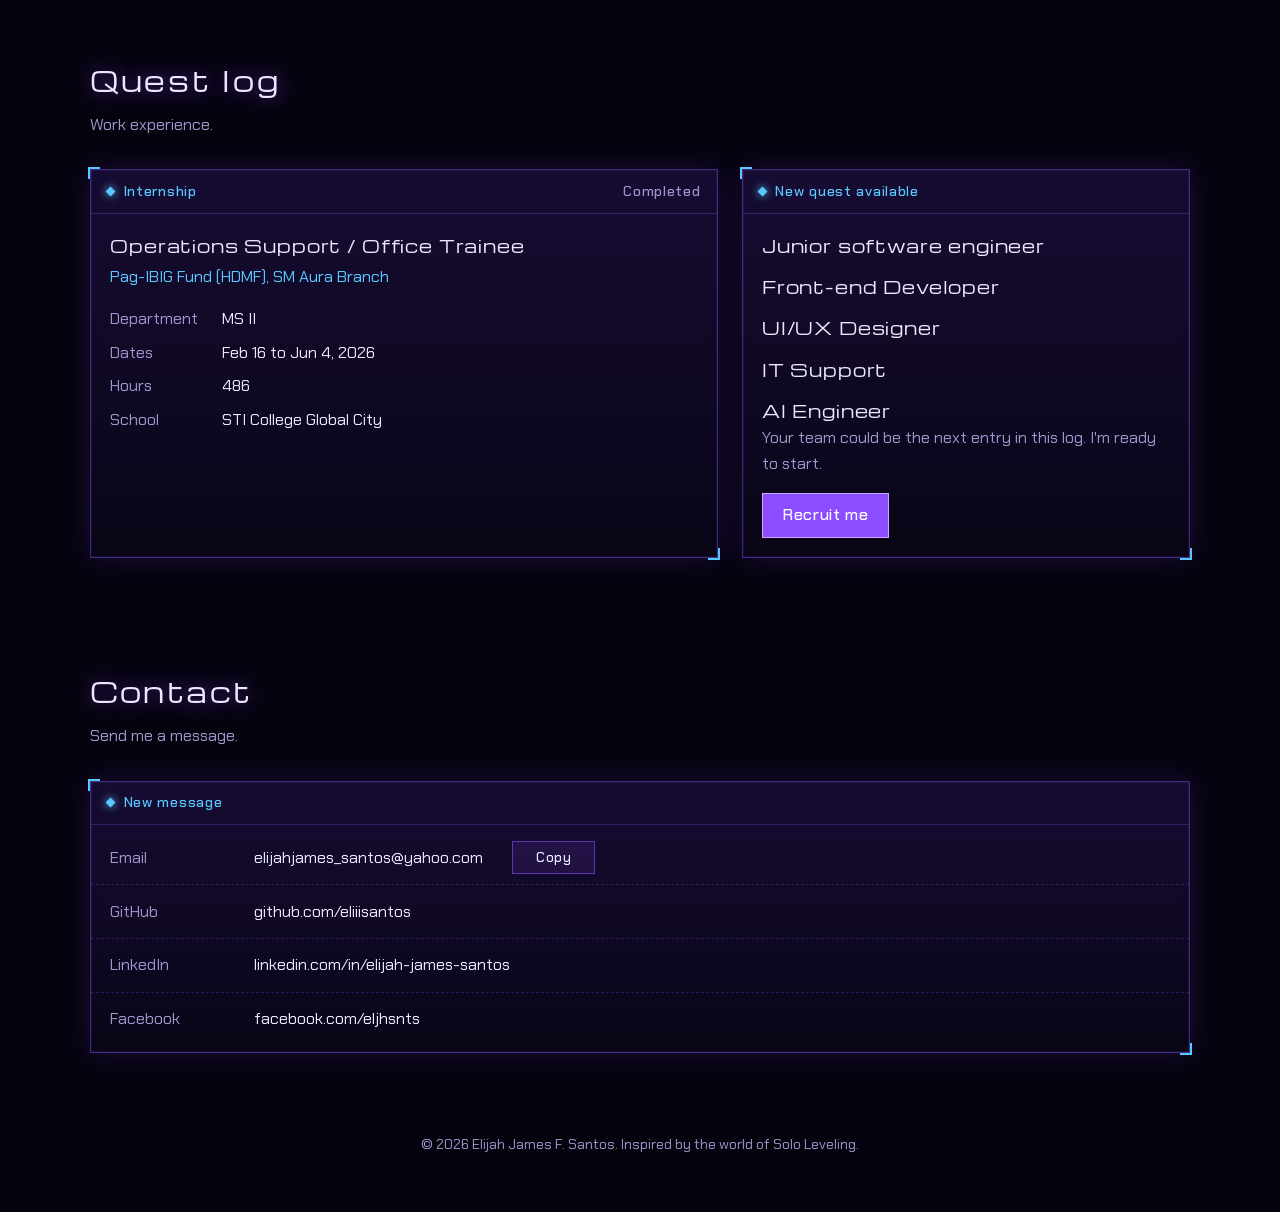
==== commit feb2d507: "url update and code updates" ====
--- a/index.html
+++ b/index.html
@@ -31,7 +31,6 @@
 </div>
     <canvas id="motes" aria-hidden="true"></canvas>
 
-    <!-- System notification shown on first visit -->
     <div
       class="gate"
       id="gate"
@@ -70,7 +69,6 @@
     </header>
 
     <main>
-      <!-- ===================== HERO ===================== -->
       <section class="hero" id="top" aria-label="Introduction">
         <div class="hero-head">
           <h1 class="hero-title"><span>Elijah</span> <span>Santos</span></h1>
@@ -123,7 +121,6 @@
         </aside>
       </section>
 
-      <!-- ===================== STATUS ===================== -->
       <section class="section" id="status">
         <h2>Status</h2>
         <p class="lead">Who the player is and what they're looking for.</p>
@@ -156,7 +153,6 @@
           <div class="win">
             <div class="win-title"><span>About</span></div>
             <div class="prose">
-              <!-- TODO: replace this with your own words -->
               <p>
                 I'm Elijah, an aspiring software engineer who likes turning
                 ideas into working web apps. I built the frontend of HanaPark, a
@@ -174,7 +170,6 @@
         </div>
       </section>
 
-      <!-- ===================== SKILLS ===================== -->
       <section class="section" id="skills">
         <h2>Skills</h2>
         <p class="lead">
@@ -193,7 +188,6 @@
         </div>
       </section>
 
-      <!-- ===================== QUESTS ===================== -->
       <section class="section" id="quests">
         <h2>Quests</h2>
         <p class="lead">
@@ -205,7 +199,6 @@
         </div>
       </section>
 
-      <!-- ===================== LOG ===================== -->
       <section class="section" id="log">
         <h2>Quest log</h2>
         <p class="lead">Work experience.</p>
@@ -255,7 +248,6 @@
         </div>
       </section>
 
-      <!-- ===================== CONTACT ===================== -->
       <section class="section" id="contact">
         <h2>Contact</h2>
         <p class="lead">Send me a message.</p>
--- a/style.css
+++ b/style.css
@@ -91,7 +91,7 @@
   color: var(--dim);
 }
 
-/* ---------- The System window: the building block of the whole page ---------- */
+
 .win {
   position: relative;
   background: linear-gradient(
@@ -154,7 +154,7 @@
   box-shadow: 0 0 8px var(--system);
 }
 
-/* ---------- Rank badges (E to S) ---------- */
+/* Rank badges (E to S) */
 .rank {
   --rc: var(--rank-e);
   display: inline-grid;
@@ -195,7 +195,7 @@
   --rc: #a87bff;
 }
 
-/* ---------- Buttons ---------- */
+/* Buttons */
 .btn {
   font: inherit;
   font-weight: 500;
@@ -247,7 +247,7 @@
   }
 }
 
-/* ---------- Top bar ---------- */
+/* Top bar */
 .topbar {
   position: fixed;
   top: 0;
@@ -296,7 +296,7 @@
   border-color: var(--violet);
 }
 
-/* ---------- Hero ---------- */
+/* Hero */
 .hero {
   position: relative;
   min-height: 100vh;
@@ -409,7 +409,7 @@
   opacity: 0;
 }
 
-/* ---------- Portrait with hover reveal ---------- */
+
 @property --rr {
   syntax: "<length>";
   inherits: true;
@@ -428,7 +428,6 @@
   width: min(500px, 80vw);
   aspect-ratio: 728 / 700;
   cursor: crosshair;
-  /* soft oval fade so the image edges melt into the dark page */
   -webkit-mask-image: radial-gradient(
     ellipse 58% 64% at 50% 42%,
     #000 50%,
@@ -505,7 +504,7 @@
   opacity: 0;
 }
 
-/* Placeholder boxes, shown only while an image file is missing */
+
 .ph {
   display: none;
 }
@@ -538,7 +537,7 @@
   color: #d7ecff;
 }
 
-/* ---------- Sections ---------- */
+/* Sections */
 .section {
   padding: clamp(4rem, 9vw, 7rem) clamp(1rem, 4vw, 2.5rem) 0;
   max-width: 1180px;
@@ -845,7 +844,6 @@
   font-size: 0.88rem;
 }
 
-/* ---------- System notification (opens once per visit) ---------- */
 .gate {
   position: fixed;
   inset: 0;
@@ -931,7 +929,7 @@
   }
   .hud {
     display: none;
-  } /* keep the portrait clear on phones; the top bar has the links */
+  }
 }
 @media (hover: none) {
   .quest .glare {
@@ -952,7 +950,7 @@
     width: calc(var(--lv) * 1%);
   }
 }
-/* Copy button beside the email */
+
 .links li.has-copy {
   display: flex;
   align-items: center;
@@ -993,7 +991,7 @@
     grid-template-columns: 5.5rem auto;
   }
 }
-/* ---------- Loading screen ---------- */
+/* Loading screen */
 .boot {
   position: fixed;
   inset: 0;
@@ -1049,4 +1047,17 @@
   margin: 1rem 0 0;
   font-size: 0.8rem;
   text-align: center;
+}
+
+@media (hover: none) {
+  .jinwoo:hover {
+    --rr: 0px;
+  }
+  .jinwoo.full,
+  .jinwoo.full:hover {
+    --rr: 900px;
+  }
+  .jinwoo::after {
+    display: none;
+  }
 }
